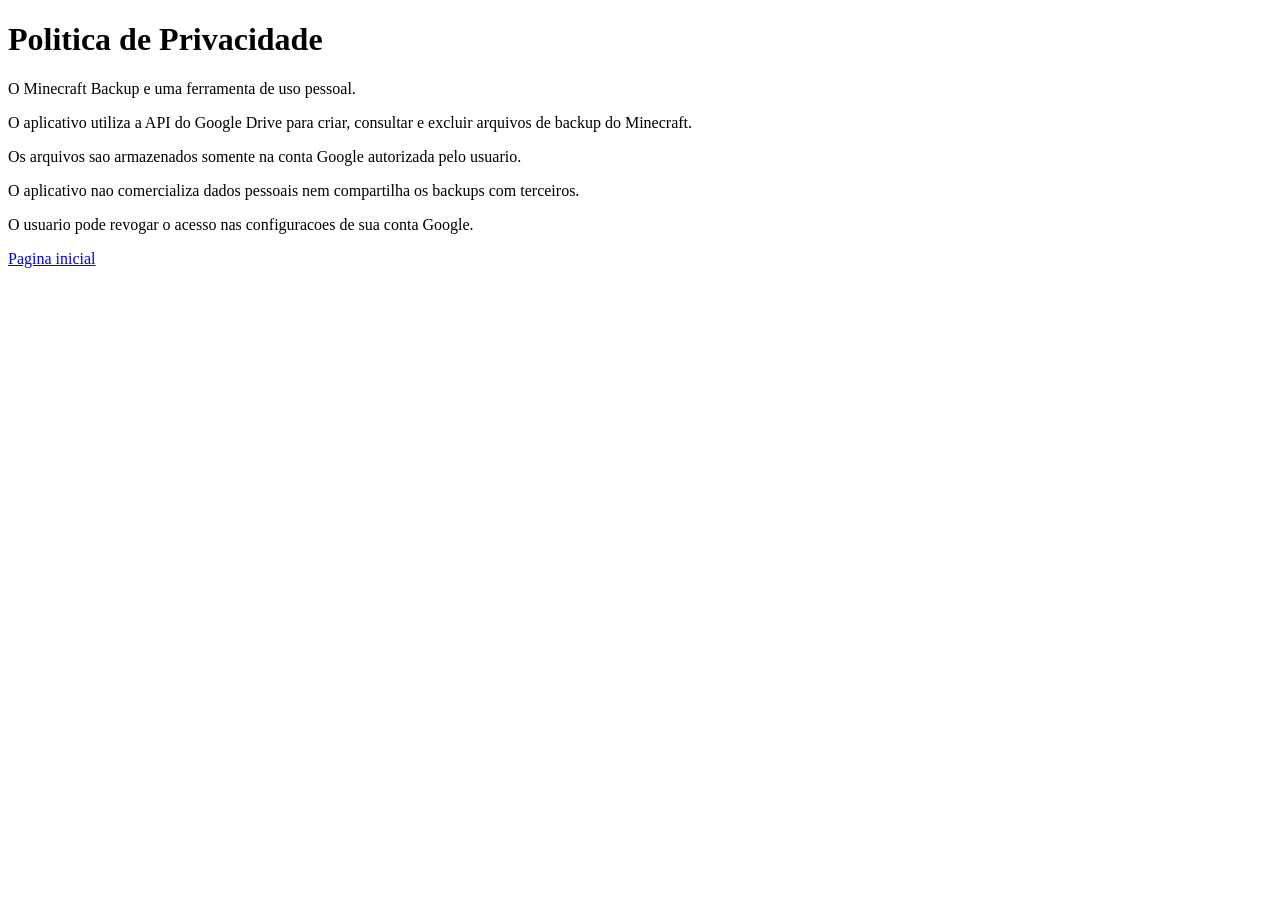
==== privacy.html @ 1188c954 "Create privacy.html" ====
<!DOCTYPE html>
<html lang="pt-BR">
<head>
  <meta charset="UTF-8">
  <title>Politica de Privacidade</title>
</head>
<body>
  <h1>Politica de Privacidade</h1>
  <p>O Minecraft Backup e uma ferramenta
  de uso pessoal.</p>
  <p>O aplicativo utiliza a API do Google
  Drive para criar, consultar e excluir
  arquivos de backup do Minecraft.</p>
  <p>Os arquivos sao armazenados somente
  na conta Google autorizada pelo usuario.</p>
  <p>O aplicativo nao comercializa dados
  pessoais nem compartilha os backups
  com terceiros.</p>
  <p>O usuario pode revogar o acesso
  nas configuracoes de sua conta Google.</p>
  <a href="index.html">Pagina inicial</a>
</body>
</html>
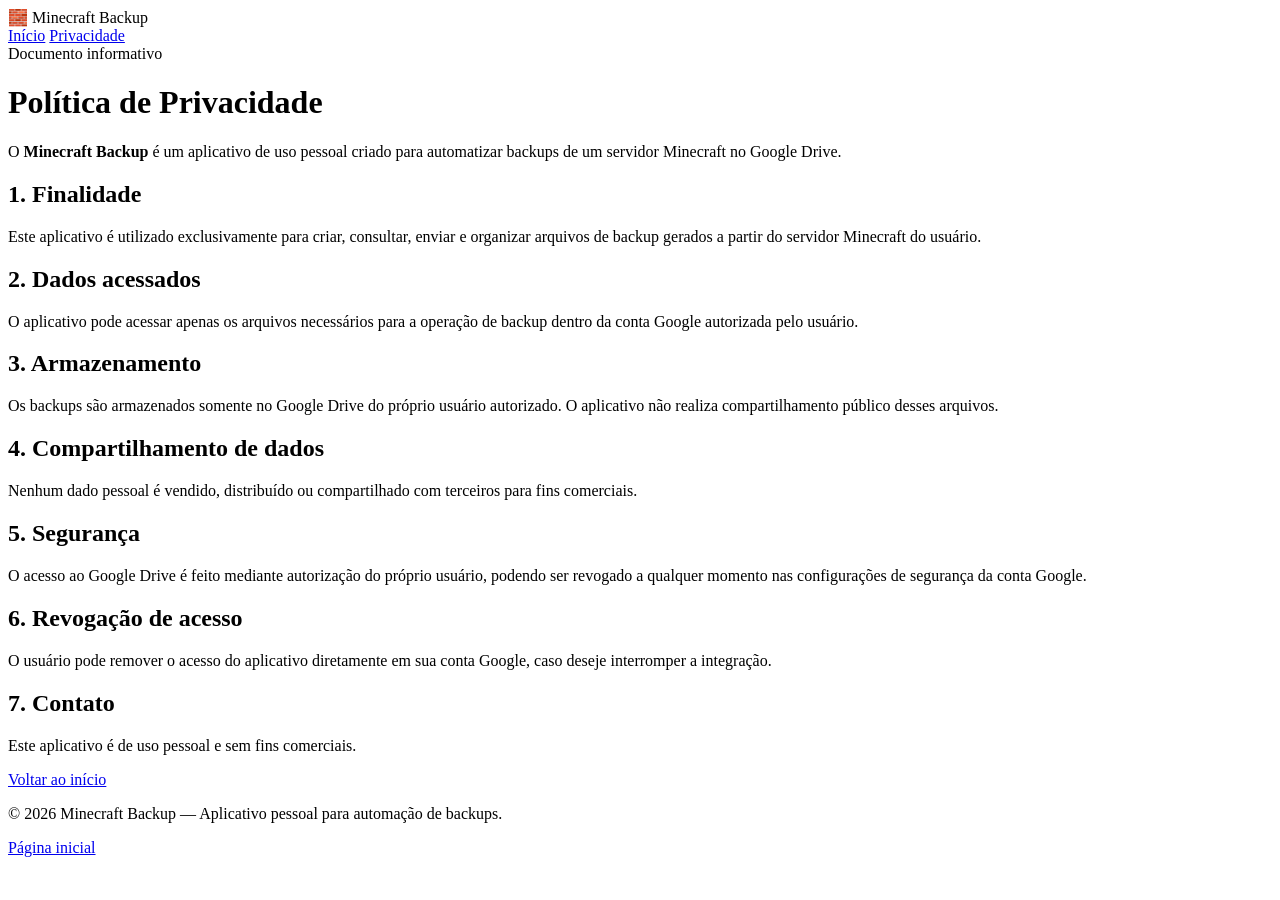
==== commit 0ce1f91b: "Update privacy.html" ====
--- a/privacy.html
+++ b/privacy.html
@@ -1,24 +1,95 @@
-
 <!DOCTYPE html>
 <html lang="pt-BR">
 <head>
-  <meta charset="UTF-8">
-  <title>Politica de Privacidade</title>
+  <meta charset="UTF-8" />
+  <meta name="viewport" content="width=device-width, initial-scale=1.0" />
+  <title>Política de Privacidade | Minecraft Backup</title>
+  <meta name="description" content="Política de privacidade do aplicativo pessoal Minecraft Backup." />
+  <link rel="preconnect" href="https://fonts.googleapis.com">
+  <link rel="preconnect" href="https://fonts.gstatic.com" crossorigin>
+  <link href="https://fonts.googleapis.com/css2?family=Press+Start+2P&family=Inter:wght@400;500;600;700&display=swap" rel="stylesheet">
+  <link rel="stylesheet" href="style.css" />
 </head>
 <body>
-  <h1>Politica de Privacidade</h1>
-  <p>O Minecraft Backup e uma ferramenta
-  de uso pessoal.</p>
-  <p>O aplicativo utiliza a API do Google
-  Drive para criar, consultar e excluir
-  arquivos de backup do Minecraft.</p>
-  <p>Os arquivos sao armazenados somente
-  na conta Google autorizada pelo usuario.</p>
-  <p>O aplicativo nao comercializa dados
-  pessoais nem compartilha os backups
-  com terceiros.</p>
-  <p>O usuario pode revogar o acesso
-  nas configuracoes de sua conta Google.</p>
-  <a href="index.html">Pagina inicial</a>
+  <div class="page-bg"></div>
+
+  <header class="topbar">
+    <div class="container topbar-content">
+      <div class="brand">
+        <span class="brand-icon">🧱</span>
+        <span class="brand-text">Minecraft Backup</span>
+      </div>
+
+      <nav class="nav">
+        <a href="index.html" class="nav-link">Início</a>
+        <a href="privacy.html" class="nav-link active">Privacidade</a>
+      </nav>
+    </div>
+  </header>
+
+  <main class="container section">
+    <div class="content-card">
+      <span class="badge">Documento informativo</span>
+      <h1 class="page-title">Política de Privacidade</h1>
+
+      <div class="content-text">
+        <p>
+          O <strong>Minecraft Backup</strong> é um aplicativo de uso pessoal criado para automatizar
+          backups de um servidor Minecraft no Google Drive.
+        </p>
+
+        <h2>1. Finalidade</h2>
+        <p>
+          Este aplicativo é utilizado exclusivamente para criar, consultar, enviar e organizar arquivos
+          de backup gerados a partir do servidor Minecraft do usuário.
+        </p>
+
+        <h2>2. Dados acessados</h2>
+        <p>
+          O aplicativo pode acessar apenas os arquivos necessários para a operação de backup dentro
+          da conta Google autorizada pelo usuário.
+        </p>
+
+        <h2>3. Armazenamento</h2>
+        <p>
+          Os backups são armazenados somente no Google Drive do próprio usuário autorizado.
+          O aplicativo não realiza compartilhamento público desses arquivos.
+        </p>
+
+        <h2>4. Compartilhamento de dados</h2>
+        <p>
+          Nenhum dado pessoal é vendido, distribuído ou compartilhado com terceiros para fins comerciais.
+        </p>
+
+        <h2>5. Segurança</h2>
+        <p>
+          O acesso ao Google Drive é feito mediante autorização do próprio usuário, podendo ser revogado
+          a qualquer momento nas configurações de segurança da conta Google.
+        </p>
+
+        <h2>6. Revogação de acesso</h2>
+        <p>
+          O usuário pode remover o acesso do aplicativo diretamente em sua conta Google, caso deseje
+          interromper a integração.
+        </p>
+
+        <h2>7. Contato</h2>
+        <p>
+          Este aplicativo é de uso pessoal e sem fins comerciais.
+        </p>
+      </div>
+
+      <div class="hero-actions privacy-actions">
+        <a href="index.html" class="btn btn-primary">Voltar ao início</a>
+      </div>
+    </div>
+  </main>
+
+  <footer class="footer">
+    <div class="container footer-content">
+      <p>© 2026 Minecraft Backup — Aplicativo pessoal para automação de backups.</p>
+      <a href="index.html">Página inicial</a>
+    </div>
+  </footer>
 </body>
 </html>
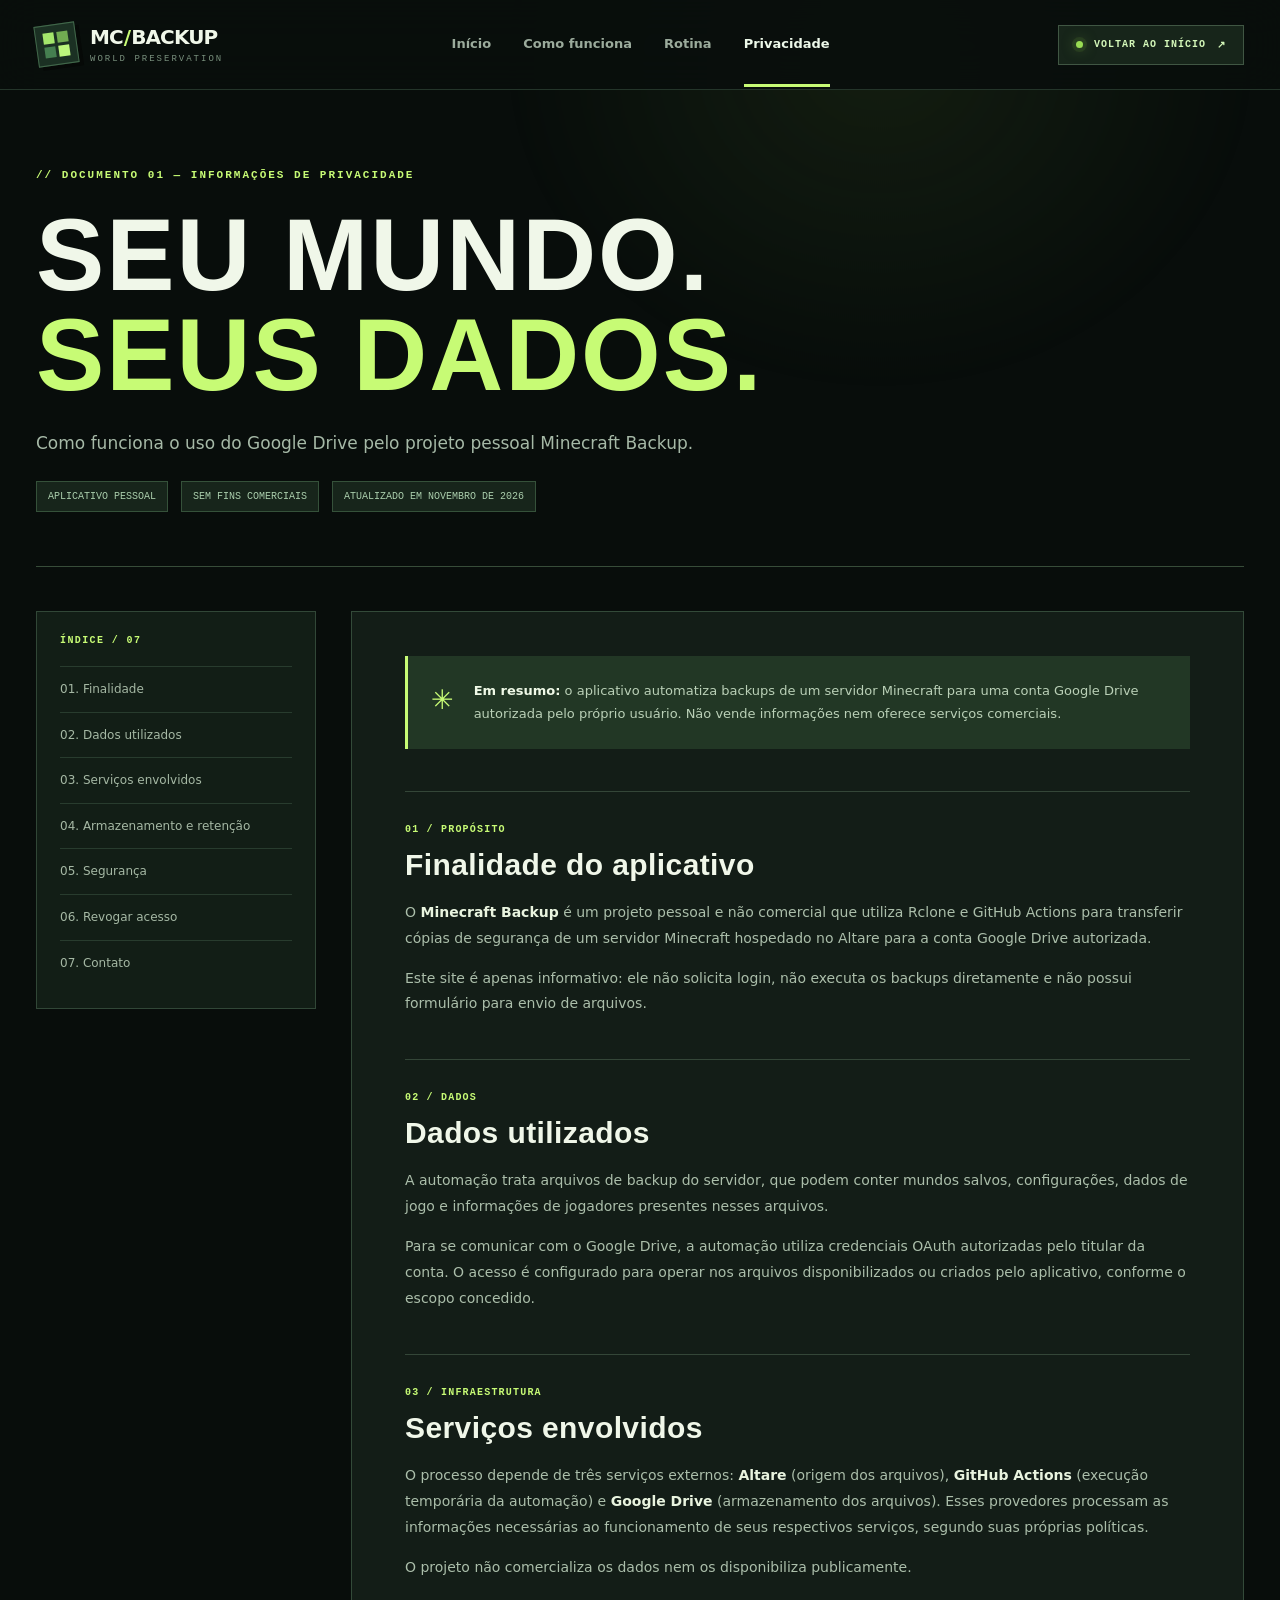
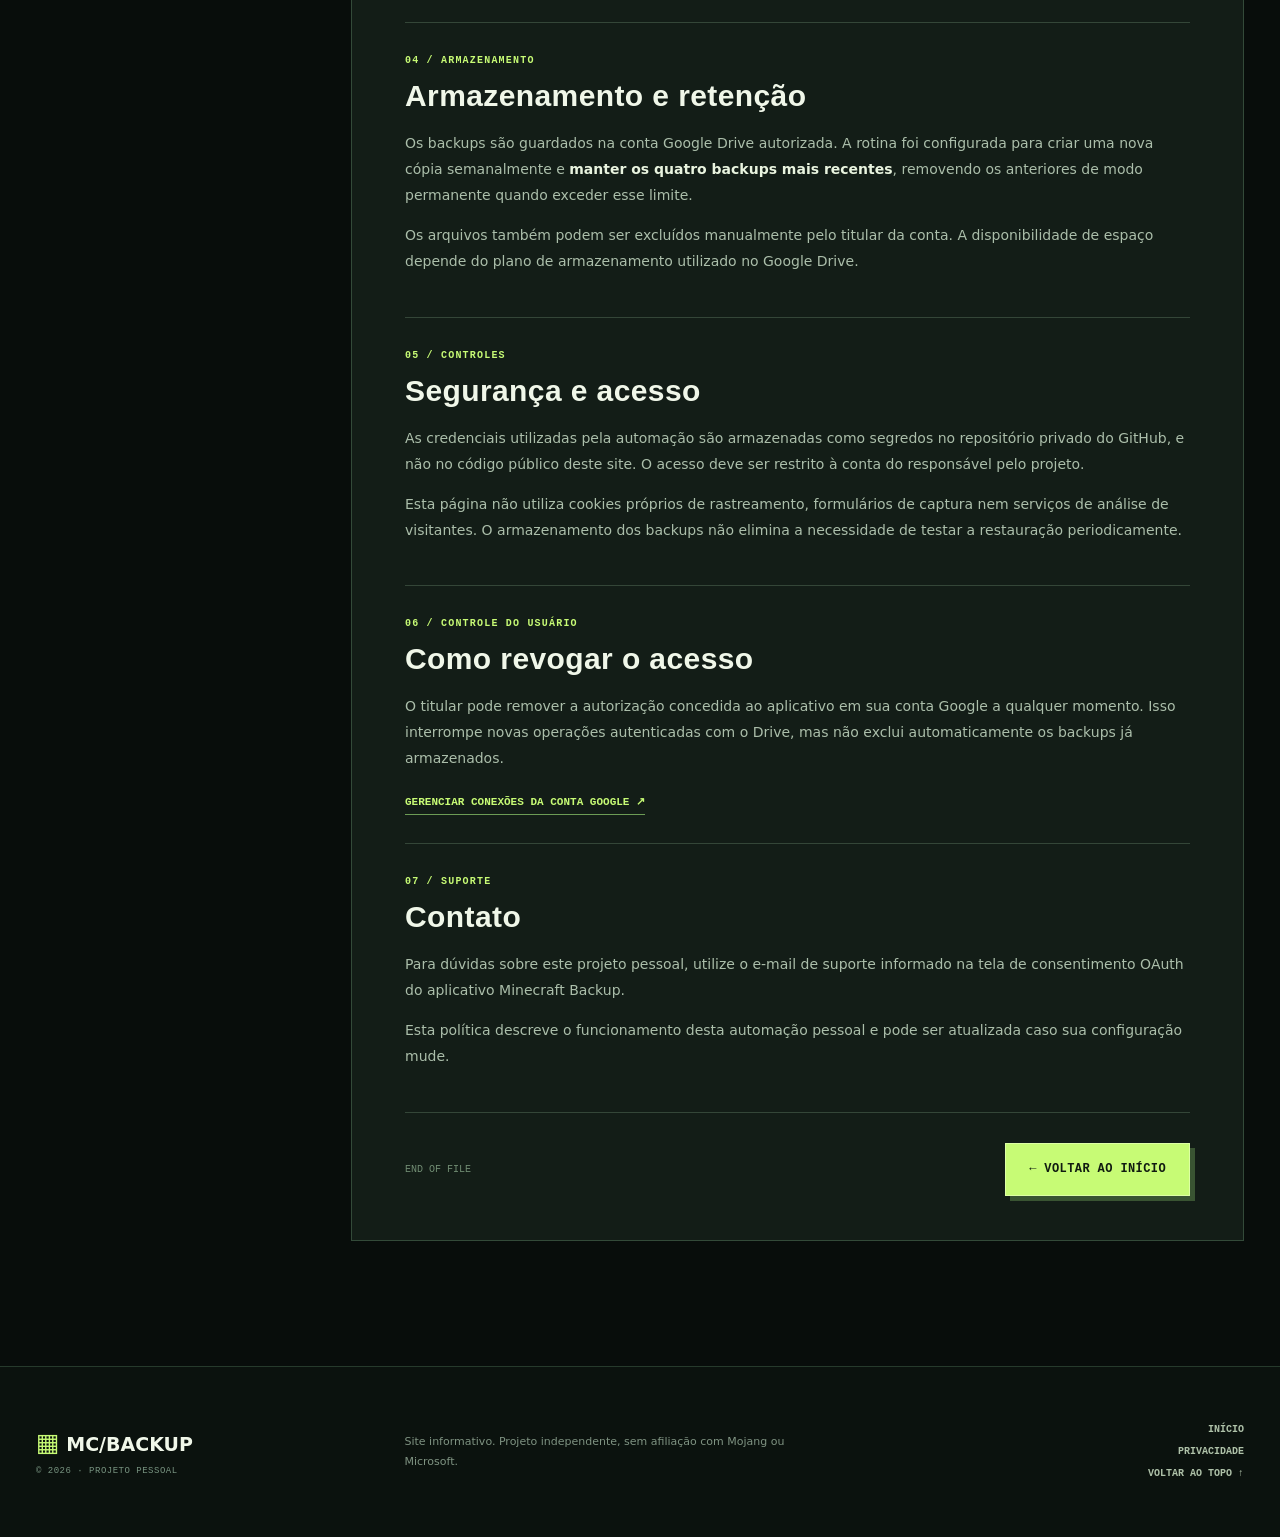
==== commit 425f54c1: "Add files via upload" ====
--- a/privacy.html
+++ b/privacy.html
@@ -1,95 +1,44 @@
 <!DOCTYPE html>
 <html lang="pt-BR">
 <head>
-  <meta charset="UTF-8" />
-  <meta name="viewport" content="width=device-width, initial-scale=1.0" />
-  <title>Política de Privacidade | Minecraft Backup</title>
-  <meta name="description" content="Política de privacidade do aplicativo pessoal Minecraft Backup." />
-  <link rel="preconnect" href="https://fonts.googleapis.com">
-  <link rel="preconnect" href="https://fonts.gstatic.com" crossorigin>
-  <link href="https://fonts.googleapis.com/css2?family=Press+Start+2P&family=Inter:wght@400;500;600;700&display=swap" rel="stylesheet">
-  <link rel="stylesheet" href="style.css" />
+  <meta charset="UTF-8">
+  <meta name="viewport" content="width=device-width, initial-scale=1">
+  <meta name="theme-color" content="#090e0c">
+  <meta name="description" content="Política de privacidade do projeto pessoal Minecraft Backup e da integração de backups com o Google Drive.">
+  <title>Privacidade · Minecraft Backup</title>
+  <link rel="icon" href="assets/favicon.svg" type="image/svg+xml">
+  <link rel="stylesheet" href="style.css">
+  <script src="script.js" defer></script>
 </head>
-<body>
-  <div class="page-bg"></div>
-
-  <header class="topbar">
-    <div class="container topbar-content">
-      <div class="brand">
-        <span class="brand-icon">🧱</span>
-        <span class="brand-text">Minecraft Backup</span>
-      </div>
-
-      <nav class="nav">
-        <a href="index.html" class="nav-link">Início</a>
-        <a href="privacy.html" class="nav-link active">Privacidade</a>
-      </nav>
+<body class="privacy-page">
+  <a class="skip-link" href="#conteudo">Pular para o conteúdo</a>
+  <div class="ambient ambient-a" aria-hidden="true"></div>
+  <header class="site-header">
+    <div class="container nav-wrap">
+      <a class="brand" href="index.html" aria-label="Minecraft Backup, início"><span class="brand-mark" aria-hidden="true"><span></span><span></span><span></span><span></span></span><span class="brand-copy"><strong>MC<span class="brand-slash">/</span>BACKUP</strong><small>WORLD PRESERVATION</small></span></a>
+      <button class="menu-toggle" type="button" aria-label="Abrir menu" aria-controls="menu-principal" aria-expanded="false"><span></span><span></span><span></span></button>
+      <nav class="nav-links" id="menu-principal" aria-label="Navegação principal"><a href="index.html">Início</a><a href="index.html#como-funciona">Como funciona</a><a href="index.html#rotina">Rotina</a><a class="is-current" href="privacy.html" aria-current="page">Privacidade</a></nav>
+      <a class="header-pill" href="index.html"><span class="status-pulse" aria-hidden="true"></span> VOLTAR AO INÍCIO <span aria-hidden="true">↗</span></a>
     </div>
   </header>
 
-  <main class="container section">
-    <div class="content-card">
-      <span class="badge">Documento informativo</span>
-      <h1 class="page-title">Política de Privacidade</h1>
-
-      <div class="content-text">
-        <p>
-          O <strong>Minecraft Backup</strong> é um aplicativo de uso pessoal criado para automatizar
-          backups de um servidor Minecraft no Google Drive.
-        </p>
-
-        <h2>1. Finalidade</h2>
-        <p>
-          Este aplicativo é utilizado exclusivamente para criar, consultar, enviar e organizar arquivos
-          de backup gerados a partir do servidor Minecraft do usuário.
-        </p>
-
-        <h2>2. Dados acessados</h2>
-        <p>
-          O aplicativo pode acessar apenas os arquivos necessários para a operação de backup dentro
-          da conta Google autorizada pelo usuário.
-        </p>
-
-        <h2>3. Armazenamento</h2>
-        <p>
-          Os backups são armazenados somente no Google Drive do próprio usuário autorizado.
-          O aplicativo não realiza compartilhamento público desses arquivos.
-        </p>
-
-        <h2>4. Compartilhamento de dados</h2>
-        <p>
-          Nenhum dado pessoal é vendido, distribuído ou compartilhado com terceiros para fins comerciais.
-        </p>
-
-        <h2>5. Segurança</h2>
-        <p>
-          O acesso ao Google Drive é feito mediante autorização do próprio usuário, podendo ser revogado
-          a qualquer momento nas configurações de segurança da conta Google.
-        </p>
-
-        <h2>6. Revogação de acesso</h2>
-        <p>
-          O usuário pode remover o acesso do aplicativo diretamente em sua conta Google, caso deseje
-          interromper a integração.
-        </p>
-
-        <h2>7. Contato</h2>
-        <p>
-          Este aplicativo é de uso pessoal e sem fins comerciais.
-        </p>
-      </div>
-
-      <div class="hero-actions privacy-actions">
-        <a href="index.html" class="btn btn-primary">Voltar ao início</a>
-      </div>
+  <main id="conteudo" class="container privacy-layout">
+    <header class="privacy-header"><div class="section-eyebrow">// DOCUMENTO 01 — INFORMAÇÕES DE PRIVACIDADE</div><h1>SEU MUNDO.<br><span>SEUS DADOS.</span></h1><p>Como funciona o uso do Google Drive pelo projeto pessoal Minecraft Backup.</p><div class="privacy-header-meta"><span>APLICATIVO PESSOAL</span><span>SEM FINS COMERCIAIS</span><span>ATUALIZADO EM NOVEMBRO DE 2026</span></div></header>
+    <div class="privacy-columns">
+      <aside class="privacy-aside" aria-label="Índice da política"><span>ÍNDICE / 07</span><a href="#objetivo">01. Finalidade</a><a href="#dados">02. Dados utilizados</a><a href="#servicos">03. Serviços envolvidos</a><a href="#retencao">04. Armazenamento e retenção</a><a href="#seguranca">05. Segurança</a><a href="#revogacao">06. Revogar acesso</a><a href="#contato">07. Contato</a></aside>
+      <article class="policy-card">
+        <div class="policy-alert"><span class="policy-alert-icon">✳</span><p><strong>Em resumo:</strong> o aplicativo automatiza backups de um servidor Minecraft para uma conta Google Drive autorizada pelo próprio usuário. Não vende informações nem oferece serviços comerciais.</p></div>
+        <section class="policy-section" id="objetivo"><div class="policy-number">01 / PROPÓSITO</div><h2>Finalidade do aplicativo</h2><p>O <strong>Minecraft Backup</strong> é um projeto pessoal e não comercial que utiliza Rclone e GitHub Actions para transferir cópias de segurança de um servidor Minecraft hospedado no Altare para a conta Google Drive autorizada.</p><p>Este site é apenas informativo: ele não solicita login, não executa os backups diretamente e não possui formulário para envio de arquivos.</p></section>
+        <section class="policy-section" id="dados"><div class="policy-number">02 / DADOS</div><h2>Dados utilizados</h2><p>A automação trata arquivos de backup do servidor, que podem conter mundos salvos, configurações, dados de jogo e informações de jogadores presentes nesses arquivos.</p><p>Para se comunicar com o Google Drive, a automação utiliza credenciais OAuth autorizadas pelo titular da conta. O acesso é configurado para operar nos arquivos disponibilizados ou criados pelo aplicativo, conforme o escopo concedido.</p></section>
+        <section class="policy-section" id="servicos"><div class="policy-number">03 / INFRAESTRUTURA</div><h2>Serviços envolvidos</h2><p>O processo depende de três serviços externos: <strong>Altare</strong> (origem dos arquivos), <strong>GitHub Actions</strong> (execução temporária da automação) e <strong>Google Drive</strong> (armazenamento dos arquivos). Esses provedores processam as informações necessárias ao funcionamento de seus respectivos serviços, segundo suas próprias políticas.</p><p>O projeto não comercializa os dados nem os disponibiliza publicamente.</p></section>
+        <section class="policy-section" id="retencao"><div class="policy-number">04 / ARMAZENAMENTO</div><h2>Armazenamento e retenção</h2><p>Os backups são guardados na conta Google Drive autorizada. A rotina foi configurada para criar uma nova cópia semanalmente e <strong>manter os quatro backups mais recentes</strong>, removendo os anteriores de modo permanente quando exceder esse limite.</p><p>Os arquivos também podem ser excluídos manualmente pelo titular da conta. A disponibilidade de espaço depende do plano de armazenamento utilizado no Google Drive.</p></section>
+        <section class="policy-section" id="seguranca"><div class="policy-number">05 / CONTROLES</div><h2>Segurança e acesso</h2><p>As credenciais utilizadas pela automação são armazenadas como segredos no repositório privado do GitHub, e não no código público deste site. O acesso deve ser restrito à conta do responsável pelo projeto.</p><p>Esta página não utiliza cookies próprios de rastreamento, formulários de captura nem serviços de análise de visitantes. O armazenamento dos backups não elimina a necessidade de testar a restauração periodicamente.</p></section>
+        <section class="policy-section" id="revogacao"><div class="policy-number">06 / CONTROLE DO USUÁRIO</div><h2>Como revogar o acesso</h2><p>O titular pode remover a autorização concedida ao aplicativo em sua conta Google a qualquer momento. Isso interrompe novas operações autenticadas com o Drive, mas não exclui automaticamente os backups já armazenados.</p><a class="inline-link" href="https://myaccount.google.com/connections" target="_blank" rel="noopener noreferrer">GERENCIAR CONEXÕES DA CONTA GOOGLE ↗</a></section>
+        <section class="policy-section" id="contato"><div class="policy-number">07 / SUPORTE</div><h2>Contato</h2><p>Para dúvidas sobre este projeto pessoal, utilize o e-mail de suporte informado na tela de consentimento OAuth do aplicativo Minecraft Backup.</p><p>Esta política descreve o funcionamento desta automação pessoal e pode ser atualizada caso sua configuração mude.</p></section>
+        <div class="policy-end"><span>END OF FILE</span><a href="index.html" class="btn btn-primary">← VOLTAR AO INÍCIO</a></div>
+      </article>
     </div>
   </main>
-
-  <footer class="footer">
-    <div class="container footer-content">
-      <p>© 2026 Minecraft Backup — Aplicativo pessoal para automação de backups.</p>
-      <a href="index.html">Página inicial</a>
-    </div>
-  </footer>
+  <footer class="site-footer"><div class="container footer-grid"><div class="footer-brand"><span class="footer-mark">▦</span> MC/BACKUP <small>© 2026 · PROJETO PESSOAL</small></div><p>Site informativo. Projeto independente, sem afiliação com Mojang ou Microsoft.</p><div class="footer-links"><a href="index.html">INÍCIO</a><a href="privacy.html">PRIVACIDADE</a><a href="#conteudo">VOLTAR AO TOPO ↑</a></div></div></footer>
 </body>
 </html>
--- a/style.css
+++ b/style.css
@@ -0,0 +1,24 @@
+/* MINECRAFT BACKUP — Premium Gamer / GitHub Pages, sem dependências externas */
+:root{color-scheme:dark;--bg:#080d0b;--panel:#111a15;--panel2:#142019;--text:#f0f7e9;--muted:#92a295;--line:#304236;--lime:#c7fb75;--lime2:#99dc53;--teal:#67d2ad;--orange:#faab6c;--mono:'Consolas','Liberation Mono',monospace;--heading:Impact,'Arial Narrow','Arial Black',sans-serif;--body:Inter,system-ui,-apple-system,'Segoe UI',Arial,sans-serif}
+*{box-sizing:border-box}html{scroll-behavior:smooth;scroll-padding-top:95px}body{margin:0;min-width:320px;background:var(--bg);color:var(--text);font-family:var(--body);line-height:1.55;overflow-x:hidden}a{color:inherit;text-decoration:none}button{font:inherit}::selection{background:var(--lime);color:#101810}img{max-width:100%;display:block}a:focus-visible,button:focus-visible{outline:2px solid var(--lime);outline-offset:5px}.container{width:min(1260px,calc(100% - 72px));margin-inline:auto}.skip-link{position:absolute;top:-70px;left:12px;z-index:100;padding:10px 16px;background:var(--lime);color:#07120d}.skip-link:focus{top:10px}.ambient{position:absolute;z-index:-1;pointer-events:none;filter:blur(12px);border-radius:50%}.ambient-a{width:800px;height:700px;top:-290px;right:0;max-width:100%;background:radial-gradient(ellipse,rgba(94,143,53,.13),transparent 66%)}.ambient-b{width:900px;height:1000px;top:740px;left:0;max-width:100%;background:radial-gradient(ellipse,rgba(32,119,80,.095),transparent 60%)}
+/* header */
+.site-header{height:90px;background:rgba(9,15,12,.92);border-bottom:1px solid #24352a;position:relative;z-index:20;backdrop-filter:blur(20px)}.nav-wrap{height:100%;display:flex;gap:28px;align-items:center;justify-content:space-between}.brand{display:inline-flex;align-items:center;gap:13px;flex:none}.brand-mark{width:41px;height:41px;background:#1b3023;border:1px solid #41674a;display:grid;grid-template-columns:repeat(2,1fr);grid-template-rows:repeat(2,1fr);gap:3px;padding:7px;transform:rotate(-8deg);box-shadow:4px 4px 0 #060907}.brand-mark span{background:#a3e66b}.brand-mark span:nth-child(2){background:#71ac51}.brand-mark span:nth-child(3){background:#457f50}.brand-mark span:nth-child(4){background:#bcf67d}.brand-copy{display:flex;flex-direction:column;line-height:1.1}.brand-copy strong{font-size:20px;font-weight:900;letter-spacing:-.9px}.brand-slash{color:var(--lime);padding:0 1px}.brand-copy small{font:9px var(--mono);letter-spacing:2px;color:#79917d;margin-top:6px}.nav-links{display:flex;align-items:center;gap:32px;font-size:13px;font-weight:700;color:#9bab9c}.nav-links a{position:relative;padding:32px 0;transition:color .18s}.nav-links a:hover,.nav-links a.is-current{color:#edf9ea}.nav-links a.is-current:after{content:"";position:absolute;bottom:0;left:0;right:0;height:3px;background:var(--lime)}.header-pill{display:inline-flex;align-items:center;gap:11px;border:1px solid #405643;background:#17251a;padding:13px 17px;font:700 10px var(--mono);letter-spacing:1px;color:#d4f8b9;white-space:nowrap;transition:border-color .2s}.header-pill:hover{border-color:var(--lime)}.status-pulse{width:7px;height:7px;background:var(--lime2);border-radius:50%;display:inline-block;box-shadow:0 0 0 4px rgba(153,220,83,.09),0 0 14px rgba(153,220,83,.55)}.menu-toggle{display:none;border:1px solid var(--line);background:#17221b;width:45px;height:43px;padding:12px;cursor:pointer}.menu-toggle span{display:block;width:100%;height:2px;margin:4px 0;background:var(--text)}
+/* hero */
+.hero{min-height:690px;display:grid;grid-template-columns:minmax(0,1.06fr) minmax(0,.94fr);align-items:center;gap:22px;padding-top:63px;padding-bottom:69px}.hero-copy{z-index:2;position:relative}.eyebrow,.section-eyebrow{font:700 11px var(--mono);letter-spacing:2px;color:var(--lime);display:flex;align-items:center;gap:13px}.eyebrow-line{display:inline-block;width:26px;height:2px;background:var(--lime)}h1,h2,h3,p{margin-top:0}.hero h1{margin:27px 0 20px;font-family:var(--heading);font-stretch:condensed;font-size:clamp(66px,7vw,112px);font-weight:900;line-height:.98;letter-spacing:1.5px;text-transform:uppercase;white-space:nowrap}.accent-solid{color:var(--lime);text-shadow:0 0 45px rgba(169,252,89,.15)}.accent-outline{-webkit-text-stroke:2px var(--text);color:transparent}.hero-lead{max-width:530px;color:#a4b4a7;font-size:16px;line-height:1.78;margin:26px 0 31px}.hero-buttons{display:flex;align-items:center;gap:12px;flex-wrap:wrap}.btn{min-height:53px;display:inline-flex;gap:15px;align-items:center;justify-content:center;padding:0 23px;font:800 12px var(--mono);letter-spacing:.4px;white-space:nowrap;transition:transform .2s,background .2s,border-color .2s}.btn:hover{transform:translateY(-3px)}.btn-primary{background:var(--lime);border:1px solid #ddffa4;box-shadow:5px 5px 0 #395432;color:#111b11}.btn-primary:hover{background:#ddff9c}.btn-ghost{border:1px solid #435748;color:#c9d6c7;background:#131e17}.btn-ghost:hover{border-color:var(--lime);background:#1c2b20}.btn-glyph{font-size:22px;line-height:1}.hero-meta{margin-top:38px;display:flex;gap:12px;align-items:center;color:#84998a;font:10px var(--mono);letter-spacing:1px}.meta-square{width:8px;height:8px;background:#79c858}.meta-divider{color:var(--lime)}
+.hero-visual{height:575px;position:relative;border:1px solid #334b38;background:radial-gradient(ellipse at 50% 50%,#23432e 0%,#16261d 43%,#0c1510 75%);overflow:hidden;box-shadow:12px 12px 0 #08100b,0 0 55px rgba(41,102,62,.13)}.visual-grid{position:absolute;inset:0;background-image:linear-gradient(rgba(193,249,136,.047) 1px,transparent 1px),linear-gradient(90deg,rgba(193,249,136,.047) 1px,transparent 1px);background-size:36px 36px;mask-image:linear-gradient(to bottom,transparent 0%,black 30%,black 70%,transparent 100%)}.hero-visual:before{content:"";position:absolute;inset:27px;border:1px dashed #405a44;opacity:.52}.hero-visual-topline,.visual-bottomline{position:absolute;left:26px;right:26px;display:flex;justify-content:space-between;color:#a0c7a0;z-index:2;font:10px var(--mono);letter-spacing:1.5px}.hero-visual-topline{top:28px}.visual-bottomline{bottom:30px}.visual-bottomline span:first-child{color:var(--lime)}.world-core{position:absolute;width:min(100%,570px);left:50%;top:49%;transform:translate(-50%,-50%);filter:drop-shadow(0 22px 16px rgba(0,0,0,.4));animation:float-core 6.5s ease-in-out infinite}.visual-corner{width:18px;height:18px;position:absolute;border-color:#9df564;z-index:2;opacity:.85}.corner-tl{left:18px;top:18px;border-left:2px solid;border-top:2px solid}.corner-tr{right:18px;top:18px;border-right:2px solid;border-top:2px solid}.corner-bl{left:18px;bottom:18px;border-left:2px solid;border-bottom:2px solid}.corner-br{right:18px;bottom:18px;border-right:2px solid;border-bottom:2px solid}.hud{position:absolute;z-index:4;background:rgba(9,20,13,.88);border:1px solid #496445;padding:12px 14px;box-shadow:4px 4px 0 rgba(0,0,0,.3);display:flex;flex-direction:column;min-width:126px}.hud-left{left:21px;bottom:101px}.hud-right{right:22px;top:110px}.hud-label{color:#8caa8b;font:9px var(--mono);letter-spacing:1px}.hud strong{font:800 22px var(--heading);letter-spacing:1px;color:#e7f9dd;margin-top:5px}.hud small{font:9px var(--mono);letter-spacing:1px;color:var(--lime);margin-top:2px}@keyframes float-core{0%,100%{transform:translate(-50%,-49%)}50%{transform:translate(-50%,-52%)}}
+/* metrics */
+.metrics-strip{display:grid;grid-template-columns:repeat(4,1fr);border:1px solid #314638;background:#121d16;margin-bottom:118px}.metric{min-height:128px;display:flex;align-items:center;gap:18px;padding:23px 23px}.metric+.metric{border-left:1px solid #314638}.metric-symbol{font-size:31px;color:#bcf57f;font-weight:400;line-height:1;min-width:36px;text-align:center}.metric div{display:flex;flex-direction:column;gap:3px}.metric strong{font:800 25px var(--heading);letter-spacing:.6px;white-space:nowrap}.metric strong em{font-style:normal;color:#a8ca9a;font:700 11px var(--mono)}.metric div>span{font:9px var(--mono);color:#879d8b;letter-spacing:.6px;white-space:nowrap}
+/* steps */
+.section{padding-bottom:118px}.section-heading{display:flex;justify-content:space-between;align-items:end;margin-bottom:39px;gap:30px}.section-heading h2,.feature-left h2,.privacy-banner h2{font:800 clamp(42px,5vw,70px)/1.02 var(--heading);letter-spacing:1px;text-transform:uppercase;margin:22px 0 0}.section-heading h2 span,.feature-left h2 span{color:var(--lime)}.section-heading>p{color:var(--muted);max-width:310px;font-size:14px;line-height:1.75;margin:0 0 5px}.steps-grid{display:grid;grid-template-columns:repeat(3,1fr);gap:19px}.step-card{min-height:416px;padding:26px;display:flex;flex-direction:column;background:linear-gradient(145deg,#17251b,#101912);border:1px solid #314736;position:relative;overflow:hidden;transition:transform .22s,border-color .22s}.step-card:hover{transform:translateY(-6px);border-color:#729862}.step-card:after{content:"";position:absolute;inset:0;background:linear-gradient(90deg,transparent 0%,rgba(215,255,190,.025) 50%,transparent 100%);pointer-events:none}.step-top{display:flex;justify-content:space-between;align-items:center}.step-no,.card-tag{font:700 10px var(--mono);letter-spacing:1.25px;color:#a0d787}.step-icon{width:36px;height:36px;border:1px solid #486c4a;background:#263b2a;display:grid;place-items:center;font-size:22px;color:var(--lime)}.step-art{height:155px;margin:6px 0 11px;position:relative;display:flex;align-items:center;justify-content:center;overflow:hidden}.step-art:after{position:absolute;content:"";bottom:10px;left:12%;right:12%;height:1px;background:linear-gradient(90deg,transparent,#5d8a62,transparent)}.server-main{width:136px;height:89px;background:linear-gradient(#304b36,#1b3224);border:2px solid #548356;box-shadow:8px 8px 0 #101710;position:relative;display:flex;flex-direction:column;justify-content:space-evenly;padding:10px 17px}.server-main i{height:7px;background:linear-gradient(90deg,#92db65 0 12%,#223626 12% 100%);border:1px solid #587c56}.server-roof{height:17px;width:157px;position:absolute;top:19px;left:calc(50% - 86px);background:#a1d46a;transform:skewX(-36deg);border:1px solid #d4fbaa}.server-base{position:absolute;width:155px;height:8px;top:125px;background:#243a27}.transfer-box{font:800 55px var(--mono);color:#c2f47f;text-shadow:0 0 33px rgba(189,252,126,.34)}.transfer-beam{height:3px;width:66px;background:repeating-linear-gradient(90deg,#b1ed72 0 8px,transparent 8px 15px);margin:0 15px}.transfer-cloud{font-size:67px;color:#97c8a2;line-height:1}.vault-back{width:125px;height:110px;position:absolute;background:#1d3225;border:2px solid #638065;transform:translate(17px,-7px)}.vault-front{display:grid;place-items:center;width:125px;height:110px;background:#274531;border:2px solid #a9e875;box-shadow:8px 8px 0 #0c160f;position:relative;transform:translate(-8px,5px)}.vault-front b{font:800 60px var(--heading);color:#c1f47e}.step-card h3{font-weight:800;font-size:19px;letter-spacing:-.5px;margin-bottom:8px}.step-card p{color:#9eae9f;font-size:13px;line-height:1.7;margin:0 0 19px;max-width:340px}.card-tag{margin-top:auto;letter-spacing:.65px;color:#b0cd98}
+/* featured vault */
+.feature-section{padding-bottom:120px}.feature-panel{display:grid;grid-template-columns:1fr .95fr;background:#121d16;border:1px solid #3b5540;position:relative;overflow:hidden}.feature-panel:before{content:"";position:absolute;top:0;bottom:0;left:0;width:38%;background:radial-gradient(ellipse at 40% 35%,rgba(68,125,68,.14),transparent 70%);pointer-events:none}.feature-left{padding:62px 52px 56px;position:relative}.feature-left h2{font-size:clamp(45px,4.6vw,67px);margin-bottom:21px}.feature-left p{max-width:445px;color:#a2b5a4;font-size:14px;line-height:1.8}.schedule{margin:35px 0 31px;border:1px solid #465f47;background:#1a2b1d;padding:20px 25px;max-width:408px}.schedule-label{display:block;color:#a7c798;font:700 10px var(--mono);letter-spacing:1.4px}.schedule strong{display:flex;justify-content:space-between;align-items:baseline;gap:16px;font:800 29px var(--heading);margin:9px 0 4px}.schedule strong span{color:var(--lime)}.schedule small{font:9px var(--mono);letter-spacing:.4px;color:#899f8d}.text-link{color:var(--lime);font:700 11px var(--mono);letter-spacing:.5px;border-bottom:1px solid #729862;padding-bottom:6px}.text-link:hover{color:#e2ffbc}.vault-preview{padding:30px;align-self:stretch;min-width:0;background:linear-gradient(140deg,#18251c,#0d1610);border-left:1px solid #38503c}.vault-top{display:flex;justify-content:space-between;gap:12px;align-items:center;border-bottom:1px solid #38503c;padding-bottom:22px;font:700 12px var(--mono);letter-spacing:.5px;color:#d9f7cd}.vault-caption{font:9px var(--mono);color:#829d86;white-space:nowrap}.vault-list{padding:18px 0}.vault-item{display:flex;align-items:center;gap:16px;padding:16px 12px;margin-bottom:9px;background:#1a2a1e;border:1px solid #395440}.slot-id{width:43px;height:43px;display:grid;place-items:center;background:#344f32;color:var(--lime);font:800 23px var(--heading)}.vault-item>div{display:flex;flex-direction:column;gap:4px;min-width:0}.vault-item>div strong{font:700 11px var(--mono);color:#e4f3dc;overflow-wrap:anywhere}.vault-item>div small{font:9px var(--mono);color:#8eaa8d}.slot-indicator{margin-left:auto;background:#2a4527;padding:7px 8px;color:#b9e89a;font:700 9px var(--mono);white-space:nowrap}.vault-note{border-top:1px solid #354c3a;padding-top:19px;display:flex;align-items:center;gap:13px;color:#8aa08e;font:9px var(--mono);letter-spacing:.2px}
+/* footer CTA */
+.privacy-banner{display:flex;align-items:center;gap:30px;background:linear-gradient(110deg,#223a25,#172a1c);border:1px solid #527b4d;padding:33px 36px;margin-bottom:118px;position:relative}.privacy-banner-icon{font-size:64px;color:#c7fb75;line-height:1;flex:none}.privacy-banner h2{font-size:clamp(25px,2.8vw,40px);margin:8px 0 8px}.privacy-banner p{font-size:13px;color:#afc4ad;margin:0}.privacy-banner .btn{margin-left:auto;flex:none}.site-footer{background:#0b120e;border-top:1px solid #263a2c}.footer-grid{min-height:170px;display:grid;grid-template-columns:1fr 1.4fr 1fr;align-items:center;gap:32px}.footer-brand{font:800 19px var(--body);white-space:nowrap}.footer-mark{color:var(--lime);font-size:25px}.footer-brand small{display:block;font:9px var(--mono);color:#789481;letter-spacing:.5px;margin-top:9px}.footer-grid p{max-width:430px;color:#7f9382;font-size:11px;line-height:1.8;margin:0}.footer-links{display:flex;flex-direction:column;align-items:flex-end;gap:11px}.footer-links a{font:700 10px var(--mono);color:#afc2a9}.footer-links a:hover{color:var(--lime)}
+/* privacy page */
+.privacy-layout{padding-top:79px;padding-bottom:125px}.privacy-header{padding-bottom:54px;border-bottom:1px solid #374c39}.privacy-header h1{font:800 clamp(65px,8vw,120px)/.98 var(--heading);letter-spacing:2px;margin:24px 0}.privacy-header h1 span{color:var(--lime)}.privacy-header p{font-size:17px;color:#a6b9a7;margin:0 0 25px}.privacy-header-meta{display:flex;gap:13px;flex-wrap:wrap}.privacy-header-meta span{font:10px var(--mono);background:#17251b;border:1px solid #35513a;color:#aaceac;padding:9px 11px}.privacy-columns{display:grid;grid-template-columns:280px minmax(0,1fr);gap:35px;padding-top:44px}.privacy-aside{position:sticky;top:29px;align-self:start;display:flex;flex-direction:column;gap:0;border:1px solid #314737;background:#121e16;padding:23px}.privacy-aside>span{font:700 10px var(--mono);letter-spacing:1.4px;color:var(--lime);margin-bottom:20px}.privacy-aside>a{padding:13px 0;color:#a5b8a4;border-top:1px solid #283c2e;font-size:12px}.privacy-aside>a:hover{color:var(--lime)}.policy-card{padding:44px 53px;background:#131d17;border:1px solid #334a39;min-width:0}.policy-alert{display:flex;gap:20px;background:#223725;border-left:3px solid var(--lime);padding:23px;margin-bottom:42px}.policy-alert-icon{color:var(--lime);font-size:27px}.policy-alert p{margin:0;color:#bad0b7;font-size:13px;line-height:1.8}.policy-alert strong{color:#eff9e7}.policy-section{border-top:1px solid #344638;padding:32px 0 28px;scroll-margin-top:28px}.policy-number{font:700 10px var(--mono);letter-spacing:1.2px;color:var(--lime);margin-bottom:13px}.policy-section h2{font:800 30px/1.1 var(--heading);letter-spacing:.4px;margin-bottom:19px}.policy-section p{color:#abbeaa;font-size:14px;line-height:1.85;margin-bottom:14px}.policy-section strong{color:#e9f4df}.inline-link{display:inline-flex;margin-top:9px;color:var(--lime);font:700 11px var(--mono);border-bottom:1px solid #6c9c55;padding-bottom:6px}.inline-link:hover{color:white}.policy-end{display:flex;justify-content:space-between;align-items:center;gap:25px;padding-top:30px;border-top:1px solid #344638}.policy-end>span{font:10px var(--mono);color:#718d73}
+/* progressive reveal (visible before JS) */
+.reveal{opacity:1;transform:none}@media(prefers-reduced-motion:no-preference){html.js .reveal:not(.is-visible){opacity:0;transform:translateY(23px)}.reveal{transition:opacity .55s ease,transform .55s ease}.reveal.is-visible{opacity:1;transform:none}}
+@media(max-width:1170px){.header-pill{display:none}.hero{gap:15px}.hero h1{font-size:clamp(62px,7.4vw,94px)}.metric{padding:19px 15px;gap:9px}.metric strong{font-size:23px}.metric div>span{font-size:8px}.feature-left{padding:50px 32px}.vault-preview{padding:25px}.slot-indicator{font-size:8px}}
+@media(max-width:930px){.container{width:min(100% - 42px,850px)}.hero{grid-template-columns:minmax(0,1fr);padding-top:54px;gap:35px}.hero h1{font-size:clamp(66px,11vw,100px)}.hero-lead{max-width:700px}.hero-visual{height:500px;max-width:720px;width:100%;margin:auto}.world-core{width:min(90%,530px)}.metrics-strip{grid-template-columns:repeat(2,1fr);margin-bottom:85px}.metric:nth-child(3){border-left:0;border-top:1px solid #314638}.metric:nth-child(4){border-top:1px solid #314638}.section{padding-bottom:88px}.steps-grid{gap:11px}.step-card{padding:19px}.step-card h3{font-size:17px}.feature-panel{grid-template-columns:1fr}.feature-left{padding:50px 38px 30px}.feature-left h2{font-size:57px}.vault-preview{border-left:0;border-top:1px solid #38503c}.privacy-banner{margin-bottom:85px}.privacy-banner-icon{display:none}.footer-grid{grid-template-columns:1fr 1.1fr}.footer-links{grid-column:1/-1;flex-direction:row;justify-content:flex-start;padding-bottom:20px}.privacy-columns{grid-template-columns:1fr}.privacy-aside{position:static;display:flex;flex-direction:row;flex-wrap:wrap;gap:8px;padding:17px}.privacy-aside>span{width:100%;margin-bottom:4px}.privacy-aside>a{border:1px solid #324735;padding:9px;font-size:11px}.policy-card{padding:40px}}
+@media(max-width:650px){.container{width:calc(100% - 34px)}.site-header{height:75px}.brand-copy strong{font-size:18px}.brand-copy small{font-size:8px;letter-spacing:1px}.brand-mark{width:37px;height:37px}.menu-toggle{display:block;margin-left:auto}.nav-links{display:none;position:absolute;left:0;right:0;top:74px;padding:14px 18px 18px;background:#111b14;border-bottom:1px solid #38513d;flex-direction:column;gap:0;align-items:stretch;box-shadow:0 18px 26px rgba(0,0,0,.4)}.nav-links.open{display:flex}.nav-links a{padding:13px 10px}.nav-links a.is-current:after{height:2px;right:auto;width:45px}.hero{padding-top:43px;padding-bottom:42px}.eyebrow,.section-eyebrow{font-size:9px;letter-spacing:1px}.hero h1{font-size:clamp(52px,14.1vw,83px);letter-spacing:.2px;margin:23px 0}.accent-outline{-webkit-text-stroke:1.4px var(--text)}.hero-lead{font-size:14px;line-height:1.75;margin:24px 0 27px}.hero-buttons{align-items:stretch;flex-direction:column}.hero-buttons .btn{justify-content:center;width:100%;font-size:11px}.hero-meta{font-size:8px;line-height:1.6;margin-top:28px;flex-wrap:wrap}.hero-visual{height:385px}.world-core{width:110%;max-width:none}.hero-visual-topline,.visual-bottomline{font-size:8px;left:19px;right:19px}.visual-bottomline{bottom:22px}.hud{padding:7px;min-width:91px}.hud-left{bottom:66px;left:14px}.hud-right{top:76px;right:14px}.hud-label{font-size:7px}.hud strong{font-size:17px}.hud small{font-size:7px}.metrics-strip{margin-bottom:75px}.metric{min-height:98px;gap:8px;padding:12px}.metric-symbol{min-width:20px;font-size:24px}.metric strong{font-size:21px}.metric strong em{display:block;margin-top:4px;font-size:8px}.metric div>span{font-size:7px;white-space:normal}.section-heading{display:block}.section-heading h2,.feature-left h2{font-size:clamp(40px,11vw,57px)}.section-heading>p{margin-top:20px}.steps-grid{grid-template-columns:1fr;gap:14px}.step-card{min-height:0;padding:25px}.step-art{height:140px}.feature-section{padding-bottom:74px}.feature-left{padding:34px 24px 30px}.feature-left h2{font-size:clamp(41px,11vw,57px)}.vault-preview{padding:19px 14px}.vault-top{font-size:10px}.vault-caption{font-size:7px}.vault-item{gap:8px;padding:11px 8px}.vault-item>div strong{font-size:9px}.vault-item>div small{font-size:8px}.slot-id{width:36px;height:38px;font-size:20px}.slot-indicator{font-size:7px;padding:4px}.vault-note{font-size:8px;line-height:1.5}.schedule{padding:15px}.schedule strong{font-size:26px}.schedule small{font-size:8px}.privacy-banner{padding:26px;display:block;margin-bottom:70px}.privacy-banner h2{font-size:35px}.privacy-banner .btn{margin-top:22px;width:100%}.footer-grid{padding:35px 0;display:flex;flex-direction:column;align-items:flex-start;gap:23px}.footer-links{padding:0;gap:16px;flex-wrap:wrap}.privacy-layout{padding-top:52px}.privacy-header{padding-bottom:34px}.privacy-header h1{font-size:clamp(60px,13vw,85px)}.privacy-header p{font-size:14px}.privacy-header-meta span{font-size:8px}.privacy-columns{padding-top:25px;gap:25px}.privacy-aside{padding:13px}.privacy-aside>a{font-size:9px}.policy-card{padding:22px}.policy-alert{padding:17px;gap:10px}.policy-section{padding:26px 0}.policy-section h2{font-size:27px}.policy-section p{font-size:13px}.policy-end{flex-direction:column;align-items:flex-start}.policy-end .btn{width:100%}}
+@media(prefers-reduced-motion:reduce){html{scroll-behavior:auto}.world-core{animation:none}.btn,.step-card,.reveal{transition:none!important;transform:none!important}.reveal{opacity:1!important}}
